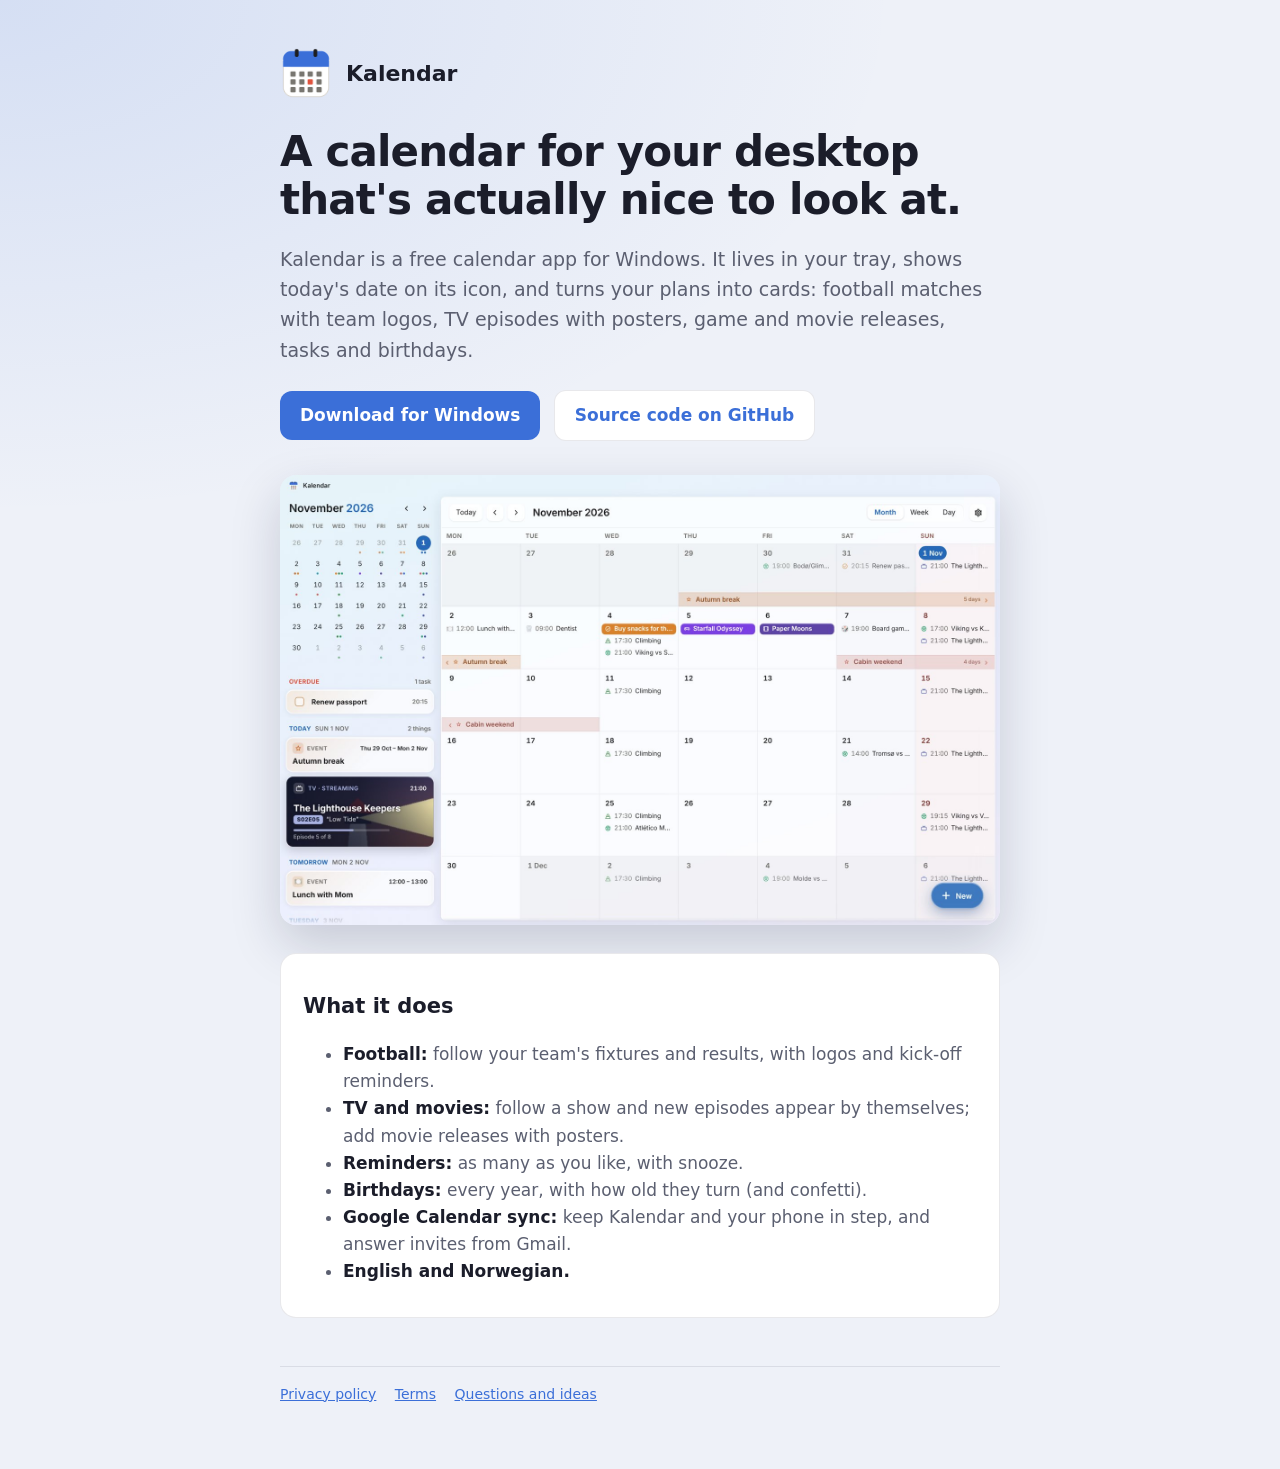
==== docs/index.html @ fbe3aa41 "Add files via upload" ====
<!doctype html>
<html lang="en">
<head>
<meta charset="utf-8">
<meta name="viewport" content="width=device-width, initial-scale=1">
<title>Kalendar</title>
<meta name="description" content="Kalendar – a calendar for your Windows desktop, with football matches, TV episodes, movie and game releases, birthdays and Google Calendar sync.">
<link rel="icon" href="icon.png">
<link rel="stylesheet" href="style.css">
</head>
<body>
<main>
  <header><img src="icon.png" alt=""><a href="./">Kalendar</a></header>

  <h1>A calendar for your desktop that's actually nice to look at.</h1>
  <p class="lead">Kalendar is a free calendar app for Windows. It lives in your tray, shows today's date on its icon, and turns your plans into cards: football matches with team logos, TV episodes with posters, game and movie releases, tasks and birthdays.</p>
  <a class="btn" href="https://github.com/ecnot/kalendar/releases/latest">Download for Windows</a>
  <a class="btn ghost" href="https://github.com/ecnot/kalendar">Source code on GitHub</a>

  <img class="shot" src="screenshot.jpg" alt="Kalendar's month view with an agenda of cards on the left">

  <div class="card">
    <h2>What it does</h2>
    <ul>
      <li><strong>Football:</strong> follow your team's fixtures and results, with logos and kick-off reminders.</li>
      <li><strong>TV and movies:</strong> follow a show and new episodes appear by themselves; add movie releases with posters.</li>
      <li><strong>Reminders:</strong> as many as you like, with snooze.</li>
      <li><strong>Birthdays:</strong> every year, with how old they turn (and confetti).</li>
      <li><strong>Google Calendar sync:</strong> keep Kalendar and your phone in step, and answer invites from Gmail.</li>
      <li><strong>English and Norwegian.</strong></li>
    </ul>
  </div>

  <footer>
    <a href="privacy.html">Privacy policy</a>
    <a href="terms.html">Terms</a>
    <a href="https://github.com/ecnot/kalendar/issues">Questions and ideas</a>
  </footer>
</main>
</body>
</html>
---- docs/style.css ----
:root {
  --ink: #1b1d2a; --muted: #5b5f70; --accent: #3b6fd8; --line: rgba(30, 30, 60, .1);
  --bg: #eef1f8; --card: #ffffff;
}
@media (prefers-color-scheme: dark) {
  :root { --ink: #ecedf3; --muted: #a3a6b4; --accent: #7aa2ff; --line: rgba(255, 255, 255, .1); --bg: #16171d; --card: #1f2029; }
}
* { box-sizing: border-box; }
body {
  margin: 0; font: 17px/1.6 Inter, "Segoe UI", system-ui, sans-serif; color: var(--ink);
  background: radial-gradient(100% 50% at 0% 0%, color-mix(in srgb, var(--accent) 14%, transparent), transparent 70%), var(--bg);
  min-height: 100vh;
}
main { max-width: 760px; margin: 0 auto; padding: 48px 20px 64px; }
header { display: flex; align-items: center; gap: 14px; margin-bottom: 28px; }
header img { width: 52px; height: 52px; }
header a { color: inherit; text-decoration: none; font-weight: 700; font-size: 22px; }
h1 { font-size: clamp(30px, 6vw, 42px); line-height: 1.15; letter-spacing: -.02em; margin: 0 0 12px; }
h2 { font-size: 21px; margin: 32px 0 8px; }
p, li { color: var(--muted); }
strong { color: var(--ink); }
a { color: var(--accent); }
.lead { font-size: 19px; }
.shot { width: 100%; border-radius: 16px; box-shadow: 0 20px 50px rgba(20, 25, 60, .18); margin: 28px 0; display: block; }
.btn {
  display: inline-block; background: var(--accent); color: #fff; text-decoration: none; font-weight: 600;
  padding: 11px 20px; border-radius: 12px; margin: 6px 8px 6px 0;
}
.btn.ghost { background: var(--card); color: var(--accent); border: 1px solid var(--line); }
.card { background: var(--card); border: 1px solid var(--line); border-radius: 16px; padding: 4px 22px 14px; margin: 18px 0; }
footer { margin-top: 48px; font-size: 14px; color: var(--muted); border-top: 1px solid var(--line); padding-top: 16px; }
footer a { margin-right: 14px; }
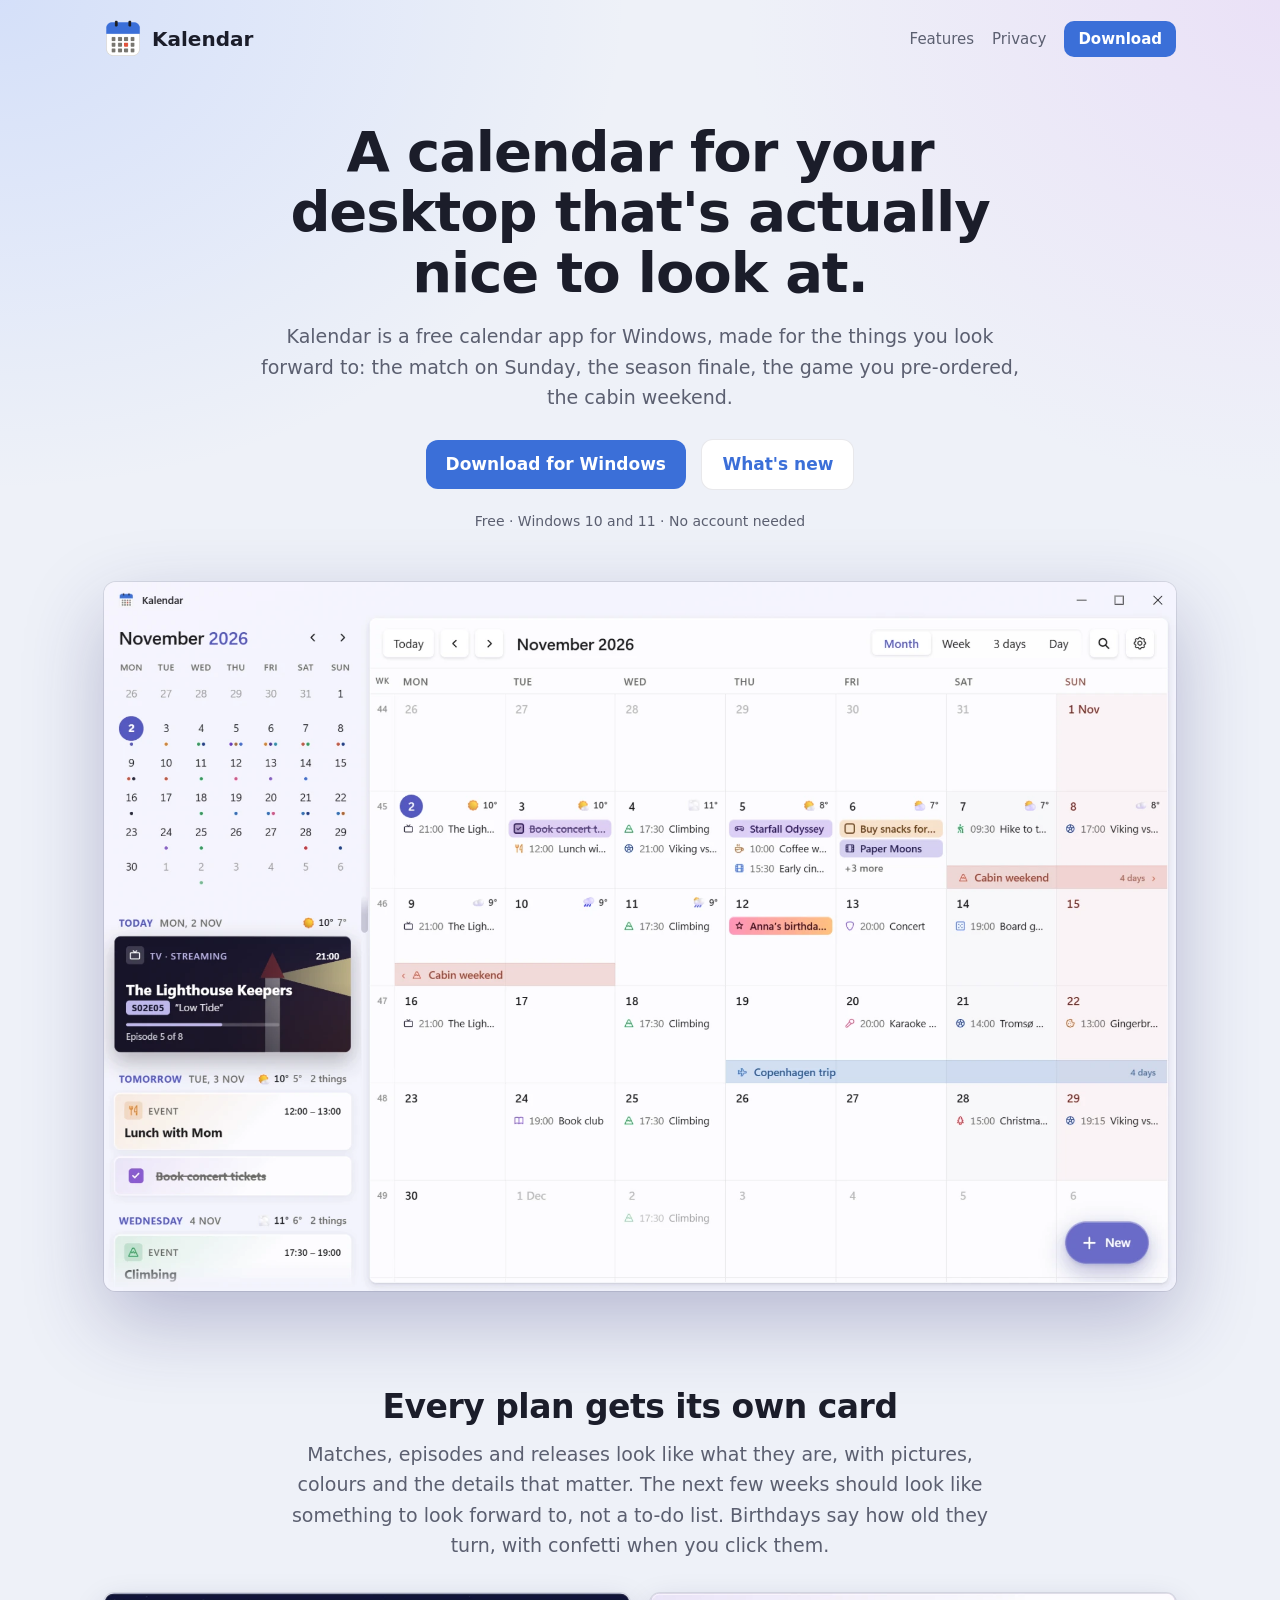
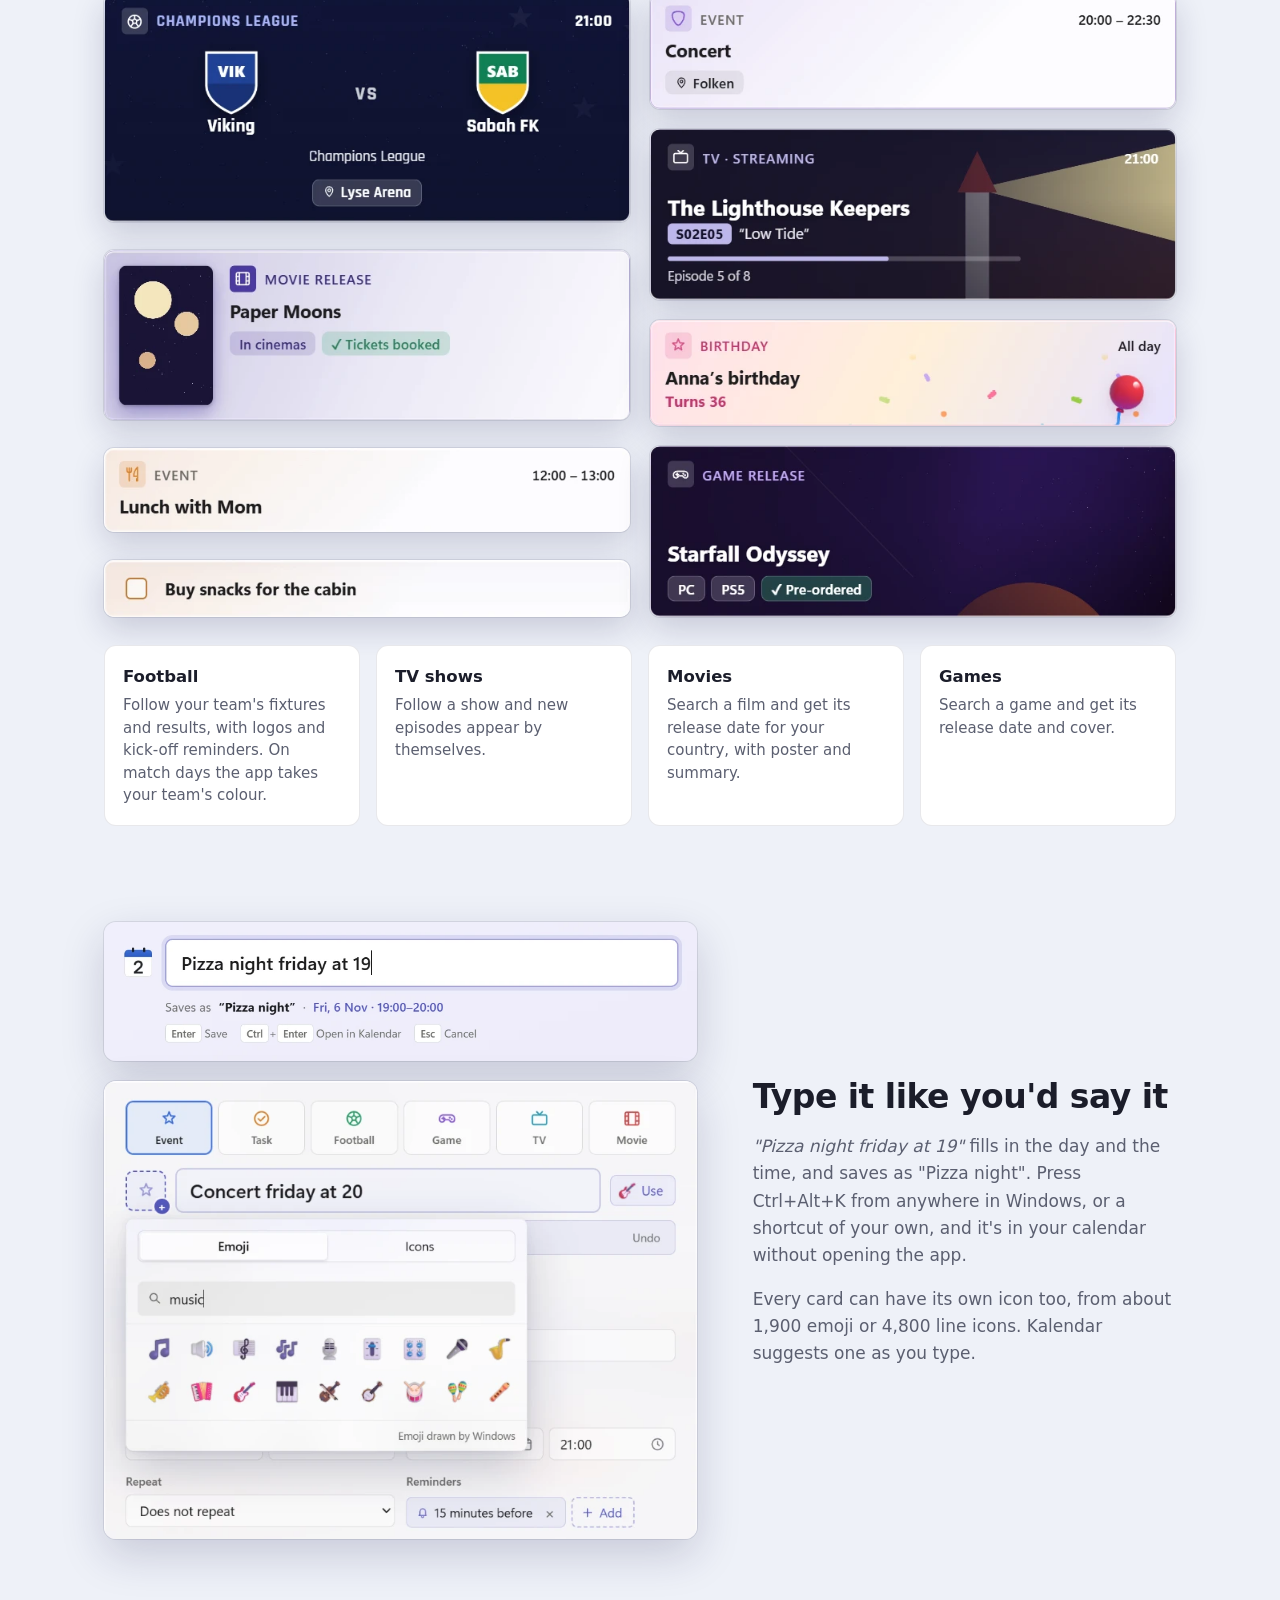
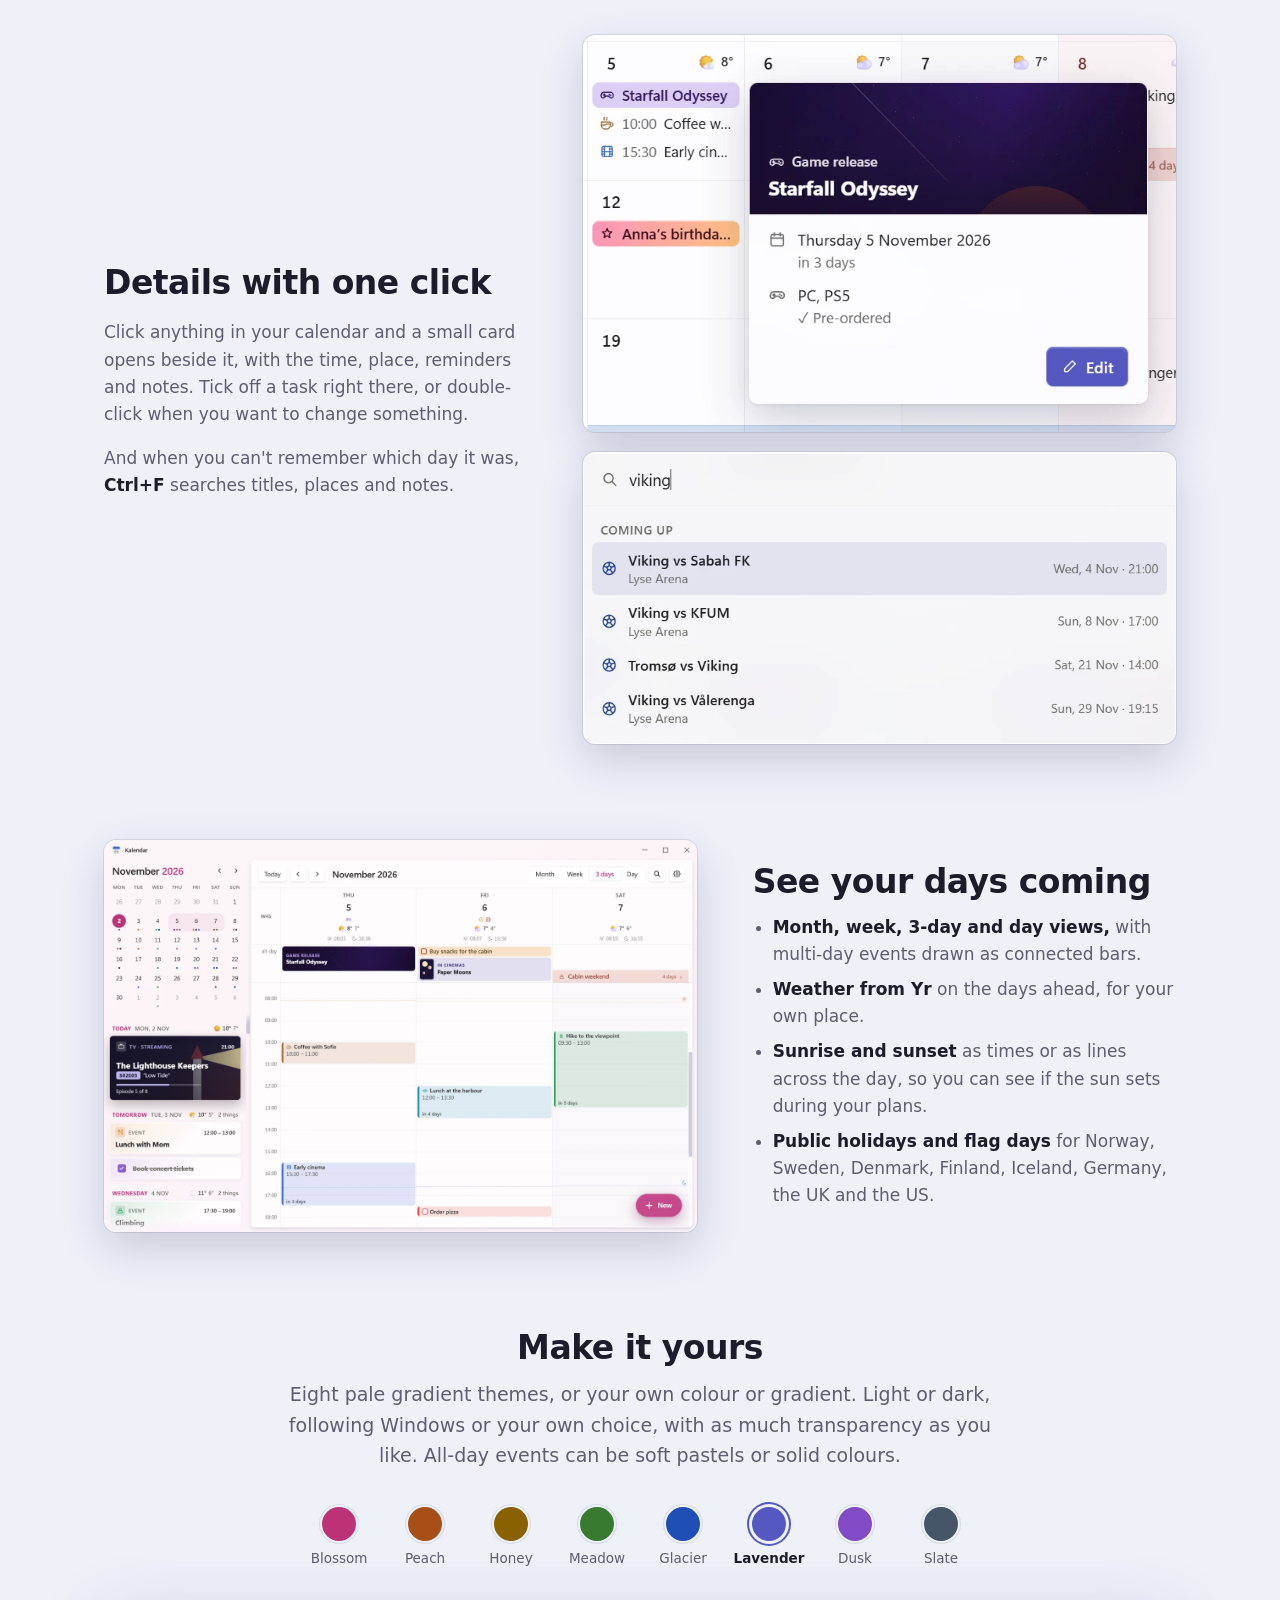
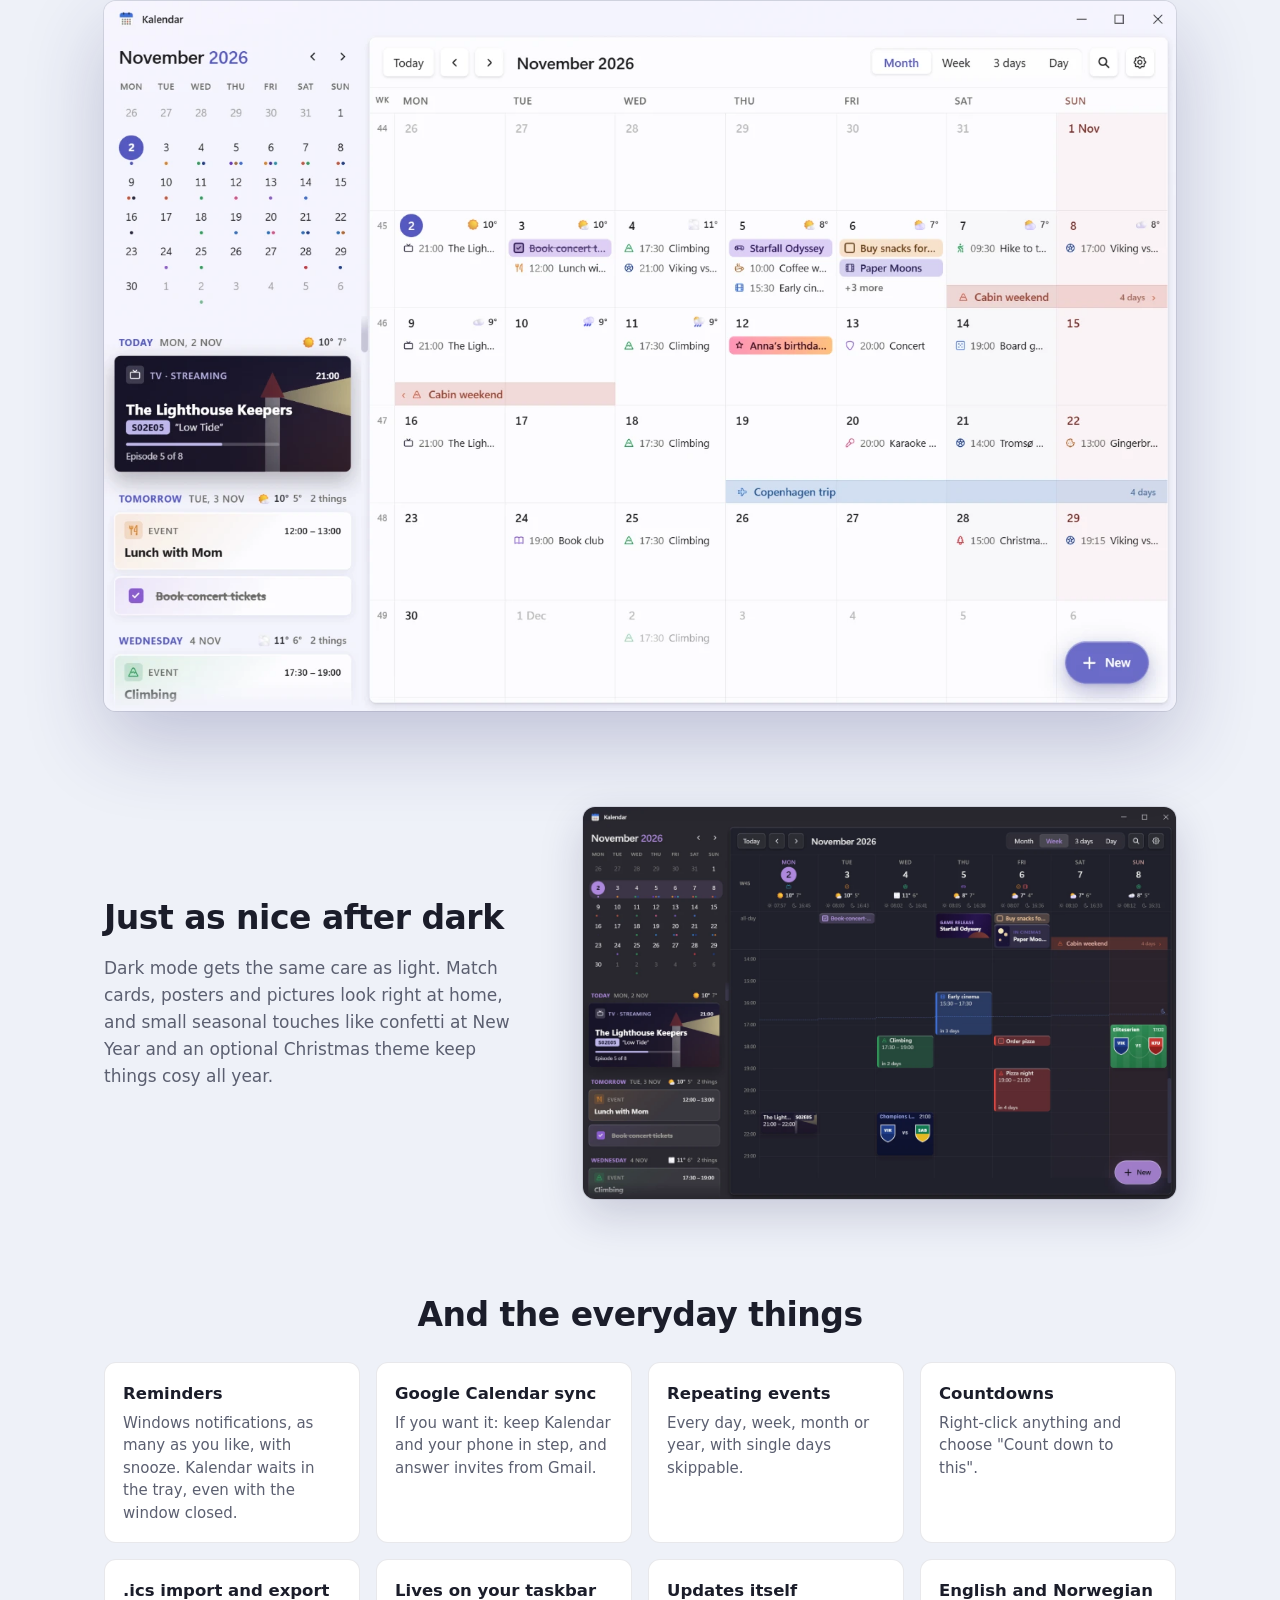
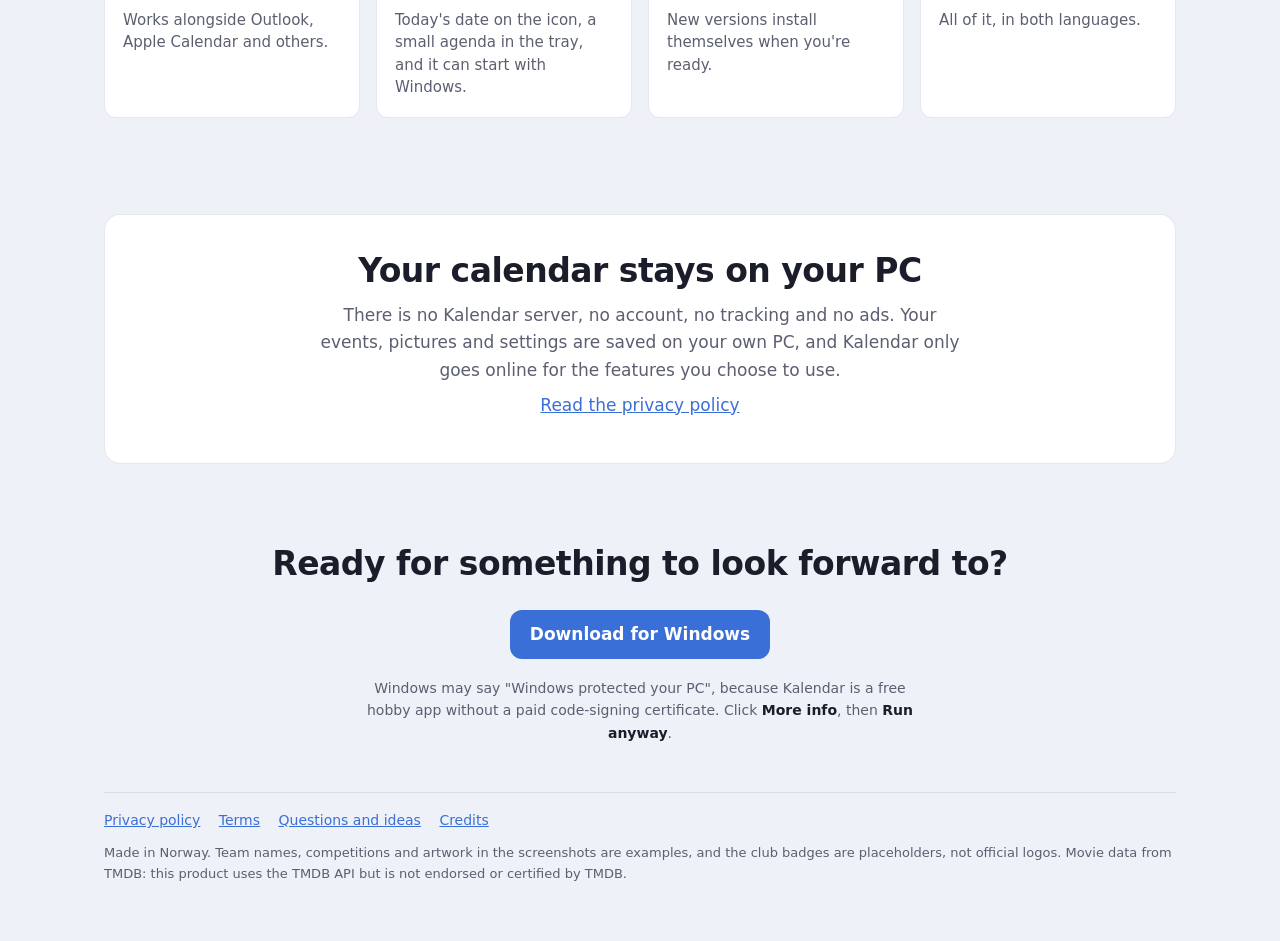
==== commit 308a0b2b: "New front page with more screenshots and a theme picker Co-Authored-By: Claude Opus 5.5 <noreply@ant" ====
--- a/docs/index.html
+++ b/docs/index.html
@@ -3,39 +3,168 @@
 <head>
 <meta charset="utf-8">
 <meta name="viewport" content="width=device-width, initial-scale=1">
-<title>Kalendar</title>
-<meta name="description" content="Kalendar – a calendar for your Windows desktop, with football matches, TV episodes, movie and game releases, birthdays and Google Calendar sync.">
+<title>Kalendar: a calendar for the things you look forward to</title>
+<meta name="description" content="Kalendar is a free calendar for your Windows desktop, with football matches, TV episodes, movie and game releases, birthdays and Google Calendar sync.">
 <link rel="icon" href="icon.png">
 <link rel="stylesheet" href="style.css">
 </head>
-<body>
-<main>
-  <header><img src="icon.png" alt=""><a href="./">Kalendar</a></header>
+<body class="home">
+<div class="wrap">
+  <nav class="top">
+    <a class="brand" href="./"><img src="icon.png" alt="">Kalendar</a>
+    <span class="top-links">
+      <a href="#features">Features</a>
+      <a href="#private">Privacy</a>
+      <a class="btn small" href="https://github.com/ecnot/kalendar/releases/latest">Download</a>
+    </span>
+  </nav>
 
-  <h1>A calendar for your desktop that's actually nice to look at.</h1>
-  <p class="lead">Kalendar is a free calendar app for Windows. It lives in your tray, shows today's date on its icon, and turns your plans into cards: football matches with team logos, TV episodes with posters, game and movie releases, tasks and birthdays.</p>
-  <a class="btn" href="https://github.com/ecnot/kalendar/releases/latest">Download for Windows</a>
-  <a class="btn ghost" href="https://github.com/ecnot/kalendar">Source code on GitHub</a>
+  <section class="hero">
+    <h1>A calendar for your desktop that's actually nice to look at.</h1>
+    <p class="lead">Kalendar is a free calendar app for Windows, made for the things you look forward to: the match on Sunday, the season finale, the game you pre-ordered, the cabin weekend.</p>
+    <p class="cta">
+      <a class="btn" href="https://github.com/ecnot/kalendar/releases/latest">Download for Windows</a>
+      <a class="btn ghost" href="https://github.com/ecnot/kalendar/releases">What's new</a>
+    </p>
+    <p class="note">Free · Windows 10 and 11 · No account needed</p>
+  </section>
 
-  <img class="shot" src="screenshot.jpg" alt="Kalendar's month view with an agenda of cards on the left">
+  <picture>
+    <source srcset="shot-month-dark.webp" media="(prefers-color-scheme: dark)">
+    <img class="shot window hero-shot" src="shot-month.webp" width="1800" height="1191" alt="Kalendar's month view, with an agenda of cards beside it">
+  </picture>
 
-  <div class="card">
-    <h2>What it does</h2>
-    <ul>
-      <li><strong>Football:</strong> follow your team's fixtures and results, with logos and kick-off reminders.</li>
-      <li><strong>TV and movies:</strong> follow a show and new episodes appear by themselves; add movie releases with posters.</li>
-      <li><strong>Reminders:</strong> as many as you like, with snooze.</li>
-      <li><strong>Birthdays:</strong> every year, with how old they turn (and confetti).</li>
-      <li><strong>Google Calendar sync:</strong> keep Kalendar and your phone in step, and answer invites from Gmail.</li>
-      <li><strong>English and Norwegian.</strong></li>
-    </ul>
-  </div>
+  <section class="block center">
+    <h2>Every plan gets its own card</h2>
+    <p class="lead">Matches, episodes and releases look like what they are, with pictures, colours and the details that matter. The next few weeks should look like something to look forward to, not a to-do list. Birthdays say how old they turn, with confetti when you click them.</p>
+    <div class="cards">
+      <div class="col">
+        <img src="card-match.webp" loading="lazy" width="657" height="286" alt="A Champions League match card with both team logos and the stadium">
+        <picture><source srcset="card-movie-dark.webp" media="(prefers-color-scheme: dark)"><img src="card-movie.webp" loading="lazy" width="657" height="212" alt="A movie card with a poster and tickets booked"></picture>
+        <picture><source srcset="card-event-dark.webp" media="(prefers-color-scheme: dark)"><img src="card-event.webp" loading="lazy" width="657" height="104" alt="A plain event card for lunch"></picture>
+        <picture><source srcset="card-task-dark.webp" media="(prefers-color-scheme: dark)"><img src="card-task.webp" loading="lazy" width="657" height="71" alt="A task card with a box to tick"></picture>
+      </div>
+      <div class="col">
+        <picture><source srcset="card-concert-dark.webp" media="(prefers-color-scheme: dark)"><img src="card-concert.webp" loading="lazy" width="657" height="146" alt="An event card for a concert, with its place"></picture>
+        <img src="card-tv.webp" loading="lazy" width="657" height="213" alt="A TV episode card with season, episode and progress through the season">
+        <picture><source srcset="card-birthday-dark.webp" media="(prefers-color-scheme: dark)"><img src="card-birthday.webp" loading="lazy" width="657" height="133" alt="A birthday card that says how old they turn"></picture>
+        <img src="card-game.webp" loading="lazy" width="657" height="213" alt="A game release card with platforms and a pre-ordered mark">
+      </div>
+    </div>
+    <div id="features" class="grid left">
+      <div class="tile"><h3>Football</h3><p>Follow your team's fixtures and results, with logos and kick-off reminders. On match days the app takes your team's colour.</p></div>
+      <div class="tile"><h3>TV shows</h3><p>Follow a show and new episodes appear by themselves.</p></div>
+      <div class="tile"><h3>Movies</h3><p>Search a film and get its release date for your country, with poster and summary.</p></div>
+      <div class="tile"><h3>Games</h3><p>Search a game and get its release date and cover.</p></div>
+    </div>
+  </section>
+
+  <section class="row flip">
+    <div>
+      <h2>Type it like you'd say it</h2>
+      <p><em>"Pizza night friday at 19"</em> fills in the day and the time, and saves as "Pizza night". Press Ctrl+Alt+K from anywhere in Windows, or a shortcut of your own, and it's in your calendar without opening the app.</p>
+      <p>Every card can have its own icon too, from about 1,900 emoji or 4,800 line icons. Kalendar suggests one as you type.</p>
+    </div>
+    <div class="stack">
+      <img class="shot" src="shot-quick.webp" loading="lazy" width="960" height="225" alt="The quick add window understanding 'Pizza night friday at 19'">
+      <img class="shot" src="shot-editor.webp" loading="lazy" width="800" height="619" alt="The event editor with the icon picker open, showing music emoji">
+    </div>
+  </section>
+
+  <section class="row">
+    <div>
+      <h2>Details with one click</h2>
+      <p>Click anything in your calendar and a small card opens beside it, with the time, place, reminders and notes. Tick off a task right there, or double-click when you want to change something.</p>
+      <p>And when you can't remember which day it was, <strong>Ctrl+F</strong> searches titles, places and notes.</p>
+    </div>
+    <div class="stack">
+      <img class="shot" src="shot-peek.webp" loading="lazy" width="758" height="507" alt="A details card open beside a game release in the month view">
+      <img class="shot" src="shot-search.webp" loading="lazy" width="840" height="414" alt="Search results for 'viking', listing the coming matches">
+    </div>
+  </section>
+
+  <section class="row flip">
+    <div>
+      <h2>See your days coming</h2>
+      <ul>
+        <li><strong>Month, week, 3-day and day views,</strong> with multi-day events drawn as connected bars.</li>
+        <li><strong>Weather from Yr</strong> on the days ahead, for your own place.</li>
+        <li><strong>Sunrise and sunset</strong> as times or as lines across the day, so you can see if the sun sets during your plans.</li>
+        <li><strong>Public holidays and flag days</strong> for Norway, Sweden, Denmark, Finland, Iceland, Germany, the UK and the US.</li>
+      </ul>
+    </div>
+    <img class="shot window" src="shot-3day.webp" loading="lazy" width="1400" height="926" alt="The 3-day view with weather, sunrise and sunset lines">
+  </section>
+
+  <section class="block center">
+    <h2>Make it yours</h2>
+    <p class="lead">Eight pale gradient themes, or your own colour or gradient. Light or dark, following Windows or your own choice, with as much transparency as you like. All-day events can be soft pastels or solid colours.</p>
+    <div class="themer">
+      <div class="theme-picks" role="group" aria-label="Try a theme">
+        <button type="button" data-theme="blossom" aria-pressed="false" style="--hl: #bd3177"><span class="dot"></span>Blossom</button>
+        <button type="button" data-theme="peach" aria-pressed="false" style="--hl: #a84f18"><span class="dot"></span>Peach</button>
+        <button type="button" data-theme="honey" aria-pressed="false" style="--hl: #8a6100"><span class="dot"></span>Honey</button>
+        <button type="button" data-theme="meadow" aria-pressed="false" style="--hl: #377a30"><span class="dot"></span>Meadow</button>
+        <button type="button" data-theme="glacier" aria-pressed="false" style="--hl: #1f4fb4"><span class="dot"></span>Glacier</button>
+        <button type="button" data-theme="lavender" aria-pressed="true" style="--hl: #5558c0"><span class="dot"></span>Lavender</button>
+        <button type="button" data-theme="dusk" aria-pressed="false" style="--hl: #824bc5"><span class="dot"></span>Dusk</button>
+        <button type="button" data-theme="slate" aria-pressed="false" style="--hl: #475569"><span class="dot"></span>Slate</button>
+      </div>
+      <div class="theme-stage">
+        <img data-theme="blossom" src="theme-blossom.webp" loading="lazy" width="1500" height="993" alt="">
+        <img data-theme="peach" src="theme-peach.webp" loading="lazy" width="1500" height="993" alt="">
+        <img data-theme="honey" src="theme-honey.webp" loading="lazy" width="1500" height="993" alt="">
+        <img data-theme="meadow" src="theme-meadow.webp" loading="lazy" width="1500" height="993" alt="">
+        <img data-theme="glacier" src="theme-glacier.webp" loading="lazy" width="1500" height="993" alt="">
+        <img class="on" data-theme="lavender" src="theme-lavender.webp" width="1500" height="993" alt="Kalendar in the Lavender theme">
+        <img data-theme="dusk" src="theme-dusk.webp" loading="lazy" width="1500" height="993" alt="">
+        <img data-theme="slate" src="theme-slate.webp" loading="lazy" width="1500" height="993" alt="">
+      </div>
+    </div>
+  </section>
+
+  <section class="row">
+    <div>
+      <h2>Just as nice after dark</h2>
+      <p>Dark mode gets the same care as light. Match cards, posters and pictures look right at home, and small seasonal touches like confetti at New Year and an optional Christmas theme keep things cosy all year.</p>
+    </div>
+    <img class="shot window" src="shot-week-dark.webp" loading="lazy" width="1400" height="926" alt="The week view in dark mode with matches, a game release and a movie">
+  </section>
+
+  <section class="block">
+    <h2 class="center">And the everyday things</h2>
+    <div class="grid">
+      <div class="tile"><h3>Reminders</h3><p>Windows notifications, as many as you like, with snooze. Kalendar waits in the tray, even with the window closed.</p></div>
+      <div class="tile"><h3>Google Calendar sync</h3><p>If you want it: keep Kalendar and your phone in step, and answer invites from Gmail.</p></div>
+      <div class="tile"><h3>Repeating events</h3><p>Every day, week, month or year, with single days skippable.</p></div>
+      <div class="tile"><h3>Countdowns</h3><p>Right-click anything and choose "Count down to this".</p></div>
+      <div class="tile"><h3>.ics import and export</h3><p>Works alongside Outlook, Apple Calendar and others.</p></div>
+      <div class="tile"><h3>Lives on your taskbar</h3><p>Today's date on the icon, a small agenda in the tray, and it can start with Windows.</p></div>
+      <div class="tile"><h3>Updates itself</h3><p>New versions install themselves when you're ready.</p></div>
+      <div class="tile"><h3>English and Norwegian</h3><p>All of it, in both languages.</p></div>
+    </div>
+  </section>
+
+  <section id="private" class="private">
+    <h2>Your calendar stays on your PC</h2>
+    <p>There is no Kalendar server, no account, no tracking and no ads. Your events, pictures and settings are saved on your own PC, and Kalendar only goes online for the features you choose to use.</p>
+    <p><a href="privacy.html">Read the privacy policy</a></p>
+  </section>
+
+  <section class="final center">
+    <h2>Ready for something to look forward to?</h2>
+    <p class="cta"><a class="btn" href="https://github.com/ecnot/kalendar/releases/latest">Download for Windows</a></p>
+    <p class="note">Windows may say "Windows protected your PC", because Kalendar is a free hobby app without a paid code-signing certificate. Click <strong>More info</strong>, then <strong>Run anyway</strong>.</p>
+  </section>
 
   <footer>
     <a href="privacy.html">Privacy policy</a>
     <a href="terms.html">Terms</a>
     <a href="https://github.com/ecnot/kalendar/issues">Questions and ideas</a>
+    <a href="https://github.com/ecnot/kalendar#credits">Credits</a>
+    <p>Made in Norway. Team names, competitions and artwork in the screenshots are examples, and the club badges are placeholders, not official logos. Movie data from TMDB: this product uses the TMDB API but is not endorsed or certified by TMDB.</p>
   </footer>
-</main>
+</div>
+<script src="site.js" defer></script>
 </body>
 </html>
--- a/docs/style.css
+++ b/docs/style.css
@@ -30,3 +30,81 @@
 .card { background: var(--card); border: 1px solid var(--line); border-radius: 16px; padding: 4px 22px 14px; margin: 18px 0; }
 footer { margin-top: 48px; font-size: 14px; color: var(--muted); border-top: 1px solid var(--line); padding-top: 16px; }
 footer a { margin-right: 14px; }
+
+/* The front page. The privacy and terms pages only use the rules above. */
+html { scroll-behavior: smooth; }
+body.home {
+  background:
+    radial-gradient(70% 700px at 0% 0%, color-mix(in srgb, #7aa2ff 22%, transparent), transparent 70%),
+    radial-gradient(60% 700px at 100% 0%, color-mix(in srgb, #d58cf0 16%, transparent), transparent 70%),
+    var(--bg);
+}
+.wrap { max-width: 1120px; margin: 0 auto; padding: 0 24px 56px; }
+.top { display: flex; align-items: center; justify-content: space-between; gap: 16px; padding: 20px 0; }
+.brand { display: flex; align-items: center; gap: 10px; color: inherit; text-decoration: none; font-weight: 700; font-size: 20px; }
+.brand img { width: 38px; height: 38px; }
+.top-links { display: flex; align-items: center; gap: 18px; font-size: 15px; }
+.top-links a:not(.btn) { color: var(--muted); text-decoration: none; }
+.top-links a:not(.btn):hover { color: var(--ink); }
+.btn.small { margin: 0; padding: 6px 14px; border-radius: 10px; font-size: 15px; }
+.hero { max-width: 780px; margin: 0 auto; padding: 44px 0 36px; text-align: center; }
+.hero h1 { font-size: clamp(34px, 6vw, 56px); line-height: 1.08; margin-bottom: 18px; }
+.lead { margin-top: 0; }
+.cta { margin: 20px 0 4px; }
+.cta .btn { margin: 6px 5px; }
+.note { font-size: 14px; }
+.home .shot { background: #f4f3fc; display: block; width: 100%; height: auto; margin: 0; border-radius: 12px; box-shadow: 0 0 0 1px var(--line), 0 16px 44px rgba(30, 30, 80, .18); }
+.home .hero-shot { box-shadow: 0 0 0 1px var(--line), 0 30px 80px rgba(40, 40, 110, .28); }
+.center { text-align: center; }
+.block { margin-top: 96px; }
+.block > .lead { max-width: 720px; margin-left: auto; margin-right: auto; }
+.home h2 { margin: 0 0 12px; font-size: clamp(25px, 3.4vw, 33px); line-height: 1.2; letter-spacing: -.015em; }
+.home h3 { margin: 0 0 4px; font-size: 16.5px; }
+.home ul { margin: 0; padding-left: 20px; }
+.home li + li { margin-top: 8px; }
+.cards { display: grid; grid-template-columns: repeat(2, minmax(0, 1fr)); gap: 20px; margin-top: 32px; text-align: left; }
+.cards .col { display: flex; flex-direction: column; justify-content: space-between; gap: 20px; }
+.cards img { display: block; width: 100%; height: auto; border-radius: 10px; background: var(--card); box-shadow: 0 0 0 1px var(--line), 0 12px 32px rgba(30, 30, 80, .18); }
+.row { display: grid; grid-template-columns: 5fr 7fr; gap: 56px; align-items: center; margin-top: 96px; }
+.row.flip > :first-child { order: 2; }
+.row.flip { grid-template-columns: 7fr 5fr; }
+.stack { display: flex; flex-direction: column; gap: 20px; }
+.themer { margin-top: 28px; }
+.theme-picks { display: none; flex-wrap: wrap; justify-content: center; gap: 6px 4px; margin-bottom: 24px; }
+.js .theme-picks { display: flex; }
+.theme-picks button {
+  display: flex; flex-direction: column; align-items: center; gap: 7px; width: 82px; padding: 8px 2px;
+  border: 0; border-radius: 10px; background: none; color: var(--muted); font: inherit; font-size: 13.5px; font-weight: 500; cursor: pointer;
+}
+.theme-picks button:hover { color: var(--ink); }
+.theme-picks button:focus-visible { outline: 2px solid var(--accent); outline-offset: 1px; }
+.theme-picks .dot { width: 34px; height: 34px; border-radius: 50%; background: var(--hl); box-shadow: 0 0 0 2px var(--bg), 0 0 0 3px var(--line); transition: box-shadow .15s ease, transform .15s ease; }
+.theme-picks button:hover .dot { transform: scale(1.08); }
+.theme-picks button[aria-pressed="true"] { color: var(--ink); font-weight: 700; }
+.theme-picks button[aria-pressed="true"] .dot { box-shadow: 0 0 0 3px var(--bg), 0 0 0 5px var(--hl); }
+.theme-stage { position: relative; aspect-ratio: 1500 / 993; border-radius: 12px; overflow: hidden; background: #f4f3fc; box-shadow: 0 0 0 1px var(--line), 0 30px 80px rgba(40, 40, 110, .24); }
+.theme-stage img { position: absolute; inset: 0; width: 100%; height: 100%; opacity: 0; }
+.theme-stage img.under { z-index: 1; opacity: 1; }
+.theme-stage img.on { z-index: 2; opacity: 1; transition: opacity .35s ease; }
+@media (prefers-reduced-motion: reduce) { .theme-stage img.on, .theme-picks .dot { transition: none; } }
+.grid.left { text-align: left; }
+.grid { display: grid; grid-template-columns: repeat(4, 1fr); gap: 16px; margin-top: 28px; }
+.tile { padding: 18px; border: 1px solid var(--line); border-radius: 12px; background: var(--card); }
+.tile p { margin: 0; font-size: 15px; line-height: 1.5; }
+.private { margin-top: 96px; padding: 36px; border: 1px solid var(--line); border-radius: 16px; background: var(--card); text-align: center; }
+.private p { max-width: 640px; margin: 8px auto; }
+.final { margin-top: 80px; }
+.final .note { max-width: 560px; margin: 12px auto 0; }
+.home footer p { margin: 12px 0 0; font-size: 13px; }
+@media (max-width: 860px) {
+  .wrap { padding: 0 16px 40px; }
+  .hero { padding-top: 20px; }
+  .row, .row.flip { grid-template-columns: minmax(0, 1fr); gap: 24px; margin-top: 64px; }
+  .row.flip > :first-child { order: 0; }
+  .block, .private { margin-top: 64px; }
+  .private { padding: 24px 18px; }
+  .cards { grid-template-columns: minmax(0, 1fr); }
+  .grid { grid-template-columns: repeat(2, minmax(0, 1fr)); gap: 14px; }
+  .theme-picks button { width: 72px; }
+  .top-links a:not(.btn) { display: none; }
+}
